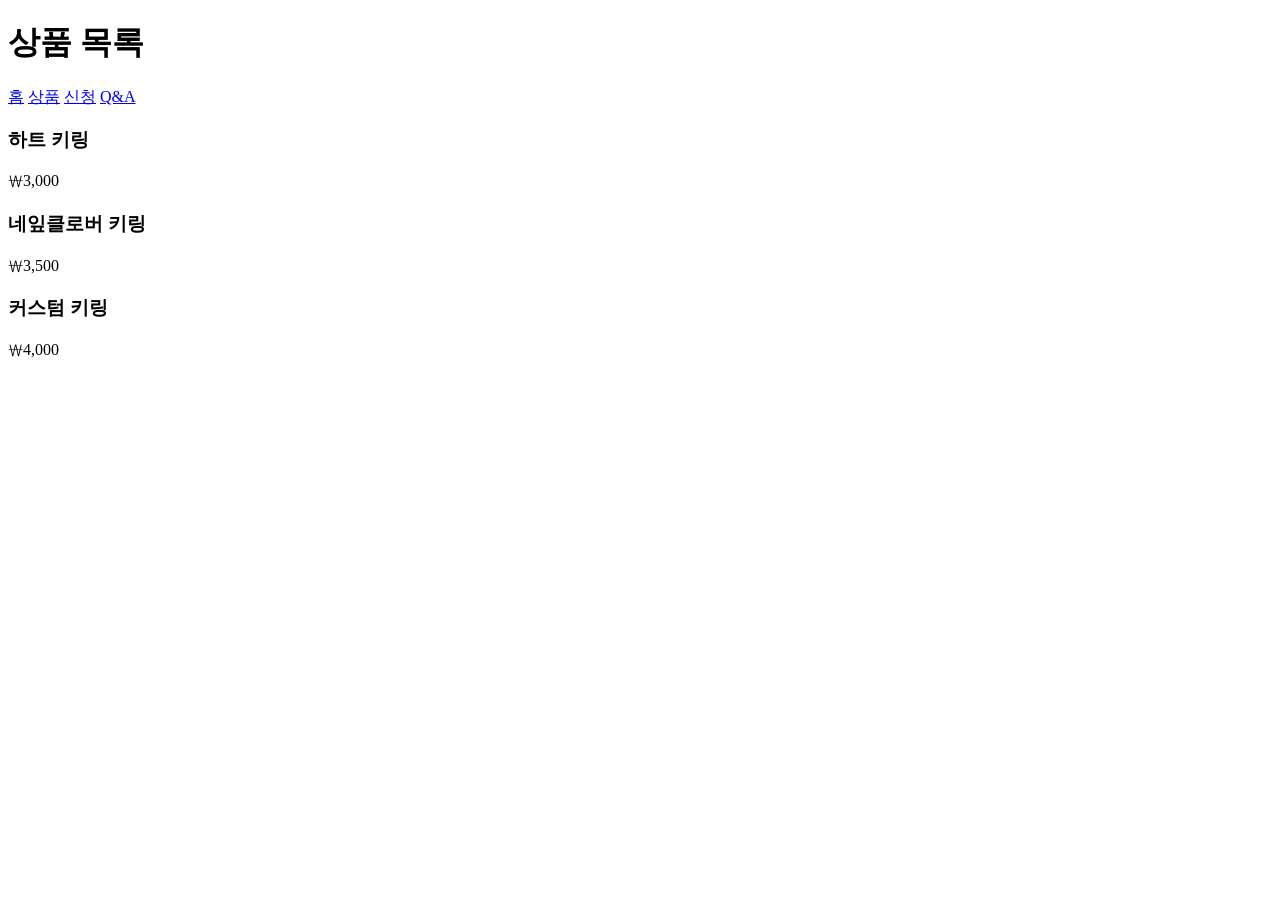
==== products.html @ 789324d6 "Create products.html" ====
<!DOCTYPE html>
<html lang="ko">
<head>
<meta charset="UTF-8">
<meta name="viewport" content="width=device-width, initial-scale=1">
<title>상품</title>
<link rel="stylesheet" href="style.css">
</head>
<body>

<header>
<h1>상품 목록</h1>
<nav>
<a href="index.html">홈</a>
<a href="products.html">상품</a>
<a href="order.html">신청</a>
<a href="faq.html">Q&A</a>
</nav>
</header>

<main>

<div class="card">
<h3> 하트 키링</h3>
<p>₩3,000</p>
</div>

<div class="card">
<h3> 네잎클로버 키링</h3>
<p>₩3,500</p>
</div>

<div class="card">
<h3> 커스텀 키링</h3>
<p>₩4,000</p>
</div>

</main>

</body>
</html>
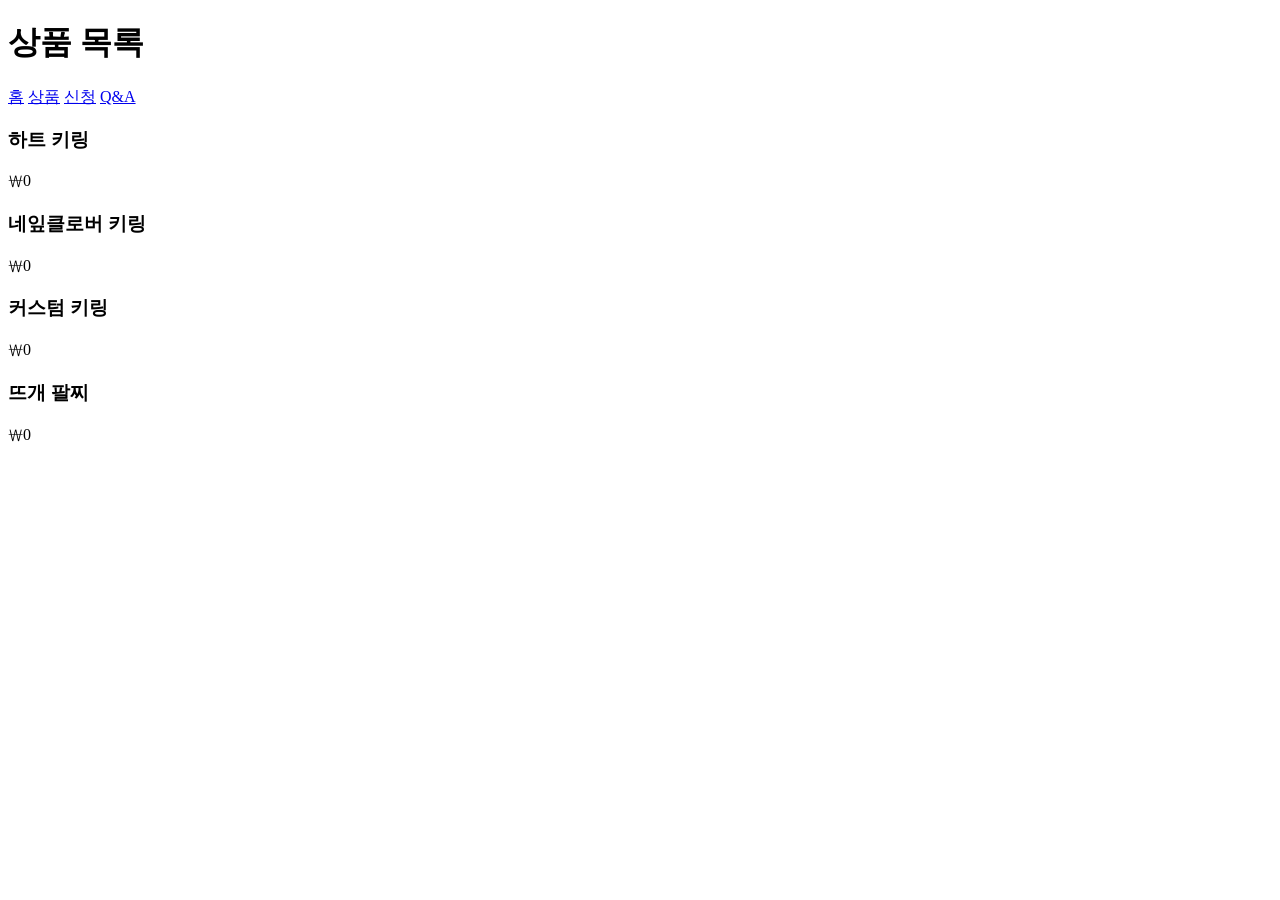
==== commit 1ed65e4b: "Update products.html" ====
--- a/products.html
+++ b/products.html
@@ -22,19 +22,24 @@
 
 <div class="card">
 <h3> 하트 키링</h3>
-<p>₩3,000</p>
+<p>₩0</p>
 </div>
 
 <div class="card">
 <h3> 네잎클로버 키링</h3>
-<p>₩3,500</p>
+<p>₩0</p>
 </div>
 
 <div class="card">
 <h3> 커스텀 키링</h3>
-<p>₩4,000</p>
+<p>₩0</p>
 </div>
 
+<div class="card">
+<h3> 뜨개 팔찌</h3>
+<p>₩0</p>
+</div>
+  
 </main>
 
 </body>
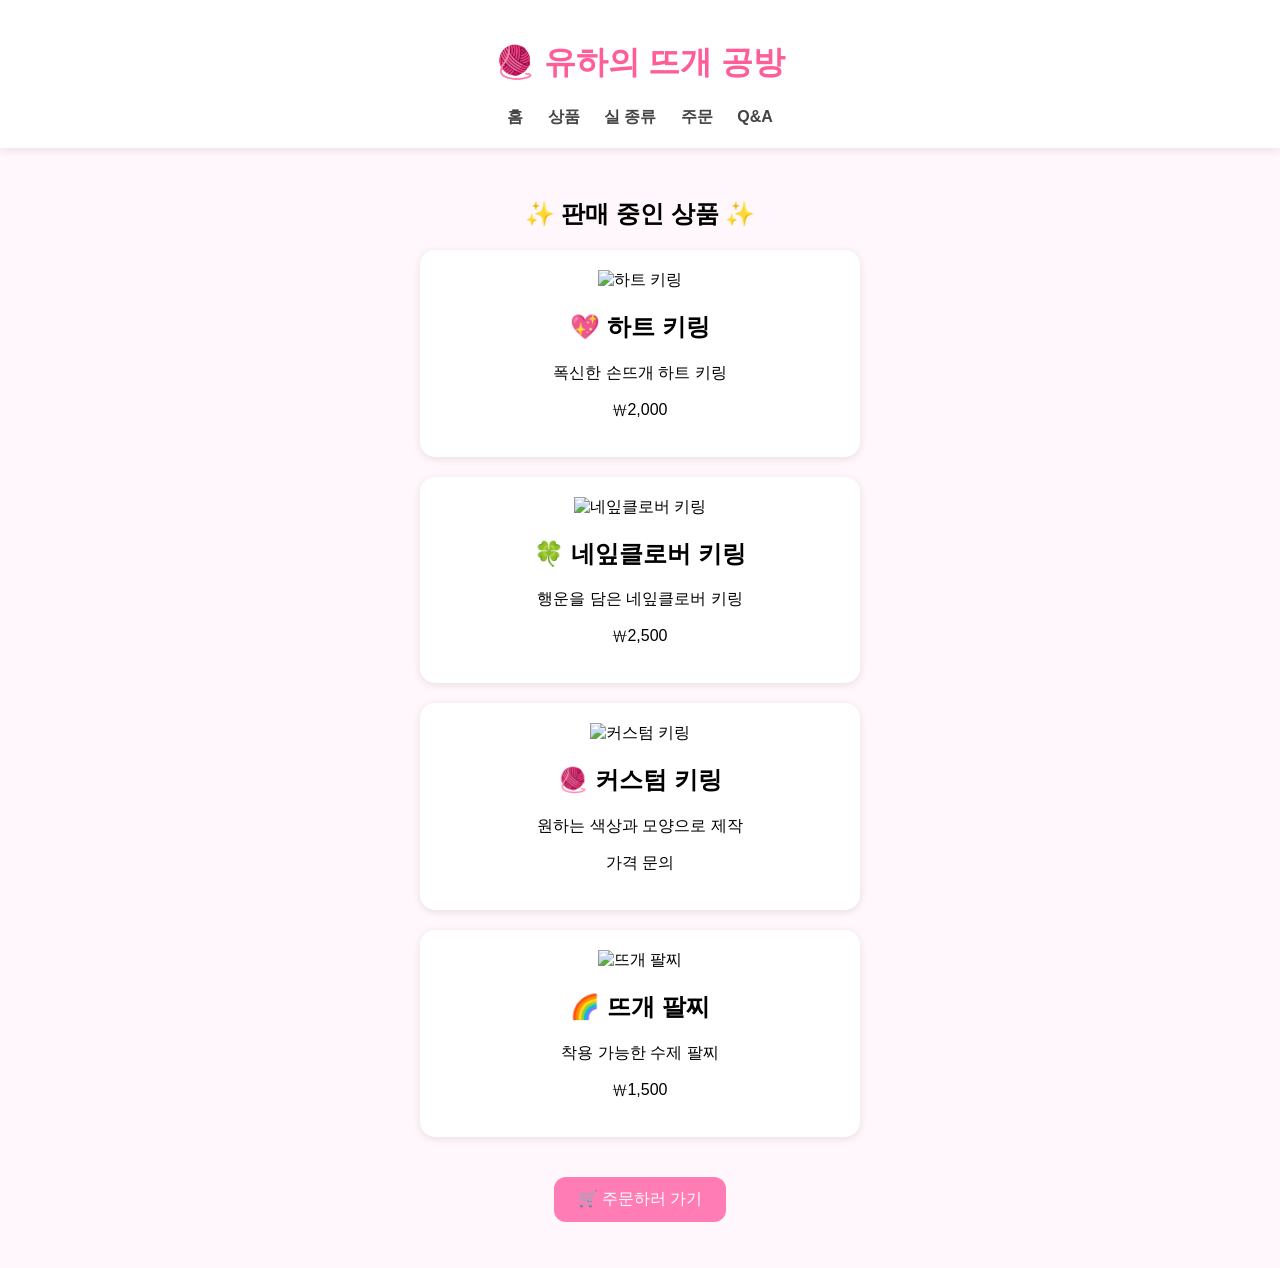
==== commit 97202682: "Update products.html" ====
--- a/products.html
+++ b/products.html
@@ -3,43 +3,59 @@
 <head>
 <meta charset="UTF-8">
 <meta name="viewport" content="width=device-width, initial-scale=1">
-<title>상품</title>
+<title>상품 목록</title>
 <link rel="stylesheet" href="style.css">
 </head>
 <body>
 
 <header>
-<h1>상품 목록</h1>
+<h1>🧶 유하의 뜨개 공방</h1>
+
 <nav>
 <a href="index.html">홈</a>
 <a href="products.html">상품</a>
-<a href="order.html">신청</a>
+<a href="yarns.html">실 종류</a>
+<a href="order.html">주문</a>
 <a href="faq.html">Q&A</a>
 </nav>
 </header>
 
 <main>
 
+<h2>✨ 판매 중인 상품 ✨</h2>
+
 <div class="card">
-<h3> 하트 키링</h3>
-<p>₩0</p>
+<img src="하트키링-1.PNG" class="product-img" alt="하트 키링">
+<h2>💖 하트 키링</h2>
+<p>폭신한 손뜨개 하트 키링</p>
+<p class="price">₩2,000</p>
 </div>
 
 <div class="card">
-<h3> 네잎클로버 키링</h3>
-<p>₩0</p>
+<img src="하트키링-2.PNG" class="product-img" alt="네잎클로버 키링">
+<h2>🍀 네잎클로버 키링</h2>
+<p>행운을 담은 네잎클로버 키링</p>
+<p class="price">₩2,500</p>
 </div>
 
 <div class="card">
-<h3> 커스텀 키링</h3>
-<p>₩0</p>
+<img src="하트키링-9.PNG" class="product-img" alt="커스텀 키링">
+<h2>🧶 커스텀 키링</h2>
+<p>원하는 색상과 모양으로 제작</p>
+<p class="price">가격 문의</p>
 </div>
 
 <div class="card">
-<h3> 뜨개 팔찌</h3>
-<p>₩0</p>
+<img src="하트키링-10.PNG" class="product-img" alt="뜨개 팔찌">
+<h2>🌈 뜨개 팔찌</h2>
+<p>착용 가능한 수제 팔찌</p>
+<p class="price">₩1,500</p>
 </div>
-  
+
+<p style="text-align:center;">
+<a class="button" href="order.html">🛒 주문하러 가기</a>
+</p>
+
 </main>
 
 </body>
--- a/style.css
+++ b/style.css
@@ -0,0 +1,55 @@
+body{
+    margin:0;
+    font-family:Arial,sans-serif;
+    background:#fff7fb;
+    text-align:center;
+}
+
+header{
+    background:white;
+    padding:20px;
+    box-shadow:0 2px 10px rgba(0,0,0,0.1);
+}
+
+h1{
+    color:#ff5c9a;
+}
+
+nav{
+    margin-top:10px;
+}
+
+nav a{
+    margin:10px;
+    text-decoration:none;
+    color:#444;
+    font-weight:bold;
+}
+
+main{
+    padding:30px;
+}
+
+.hero{
+    font-size:50px;
+    margin:30px;
+}
+
+.card{
+    background:white;
+    max-width:400px;
+    margin:20px auto;
+    padding:20px;
+    border-radius:15px;
+    box-shadow:0 2px 8px rgba(0,0,0,0.1);
+}
+
+.button{
+    display:inline-block;
+    background:#ff7db4;
+    color:white;
+    padding:12px 24px;
+    border-radius:12px;
+    text-decoration:none;
+    margin-top:20px;
+}
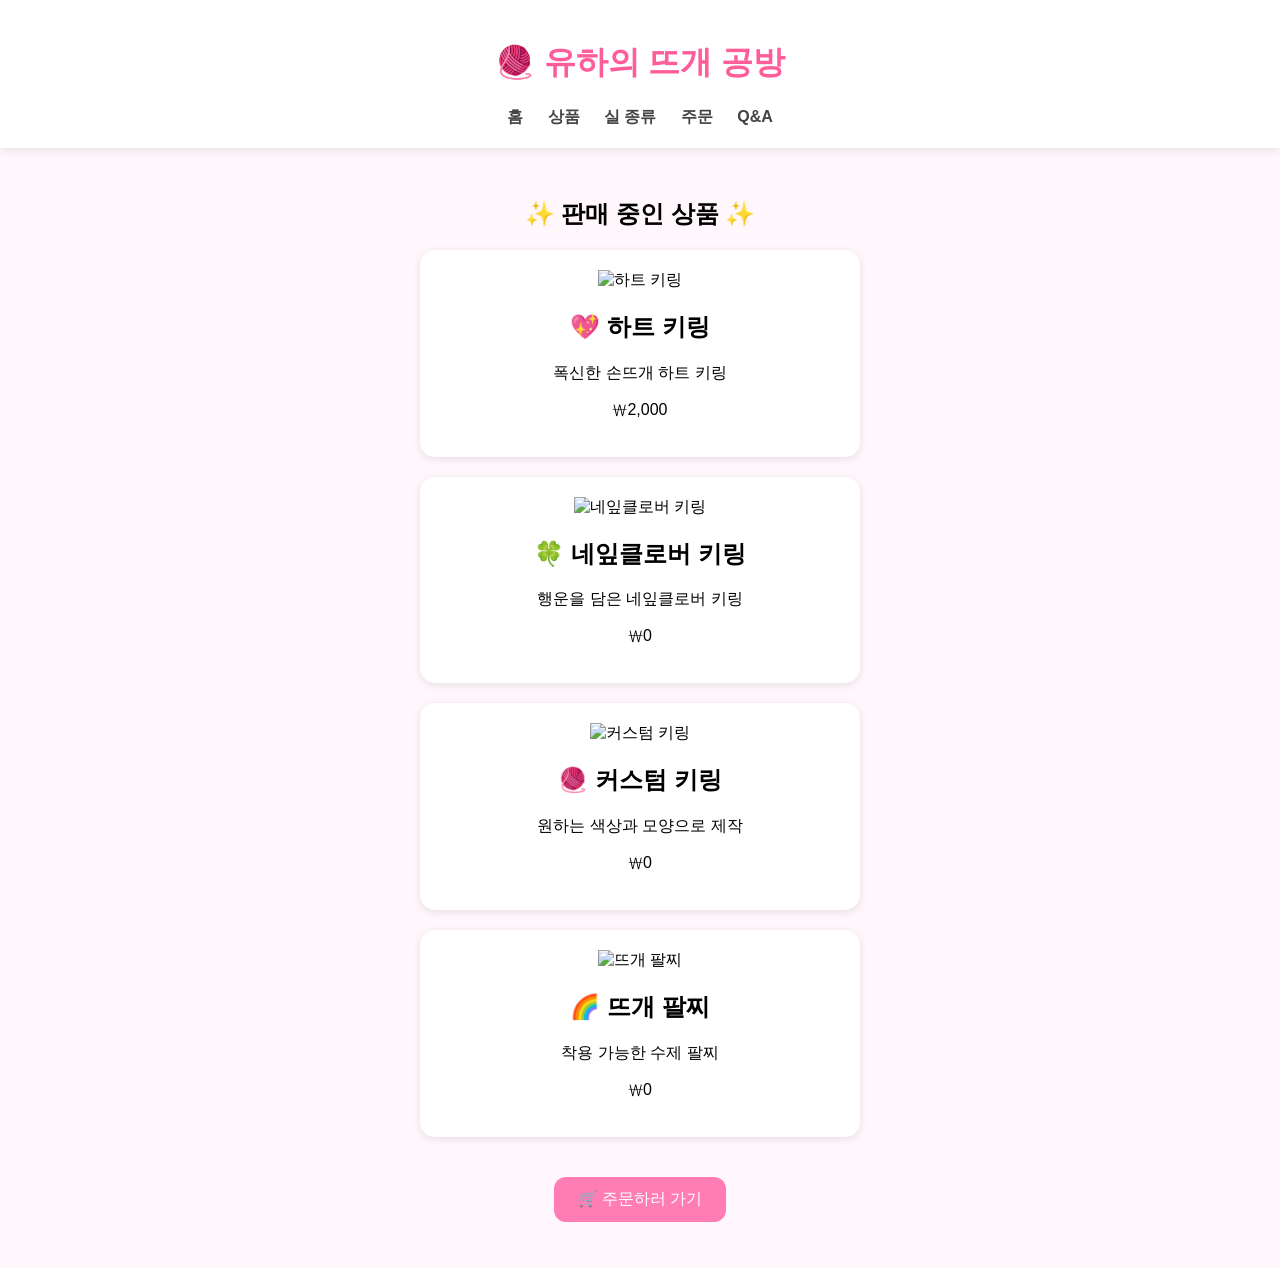
==== commit 9ba73970: "Update products.html" ====
--- a/products.html
+++ b/products.html
@@ -35,21 +35,21 @@
 <img src="하트키링-2.PNG" class="product-img" alt="네잎클로버 키링">
 <h2>🍀 네잎클로버 키링</h2>
 <p>행운을 담은 네잎클로버 키링</p>
-<p class="price">₩2,500</p>
+<p class="price">₩0</p>
 </div>
 
 <div class="card">
 <img src="하트키링-9.PNG" class="product-img" alt="커스텀 키링">
 <h2>🧶 커스텀 키링</h2>
 <p>원하는 색상과 모양으로 제작</p>
-<p class="price">가격 문의</p>
+<p class="price">₩0</p>
 </div>
 
 <div class="card">
 <img src="하트키링-10.PNG" class="product-img" alt="뜨개 팔찌">
 <h2>🌈 뜨개 팔찌</h2>
 <p>착용 가능한 수제 팔찌</p>
-<p class="price">₩1,500</p>
+<p class="price">₩0</p>
 </div>
 
 <p style="text-align:center;">
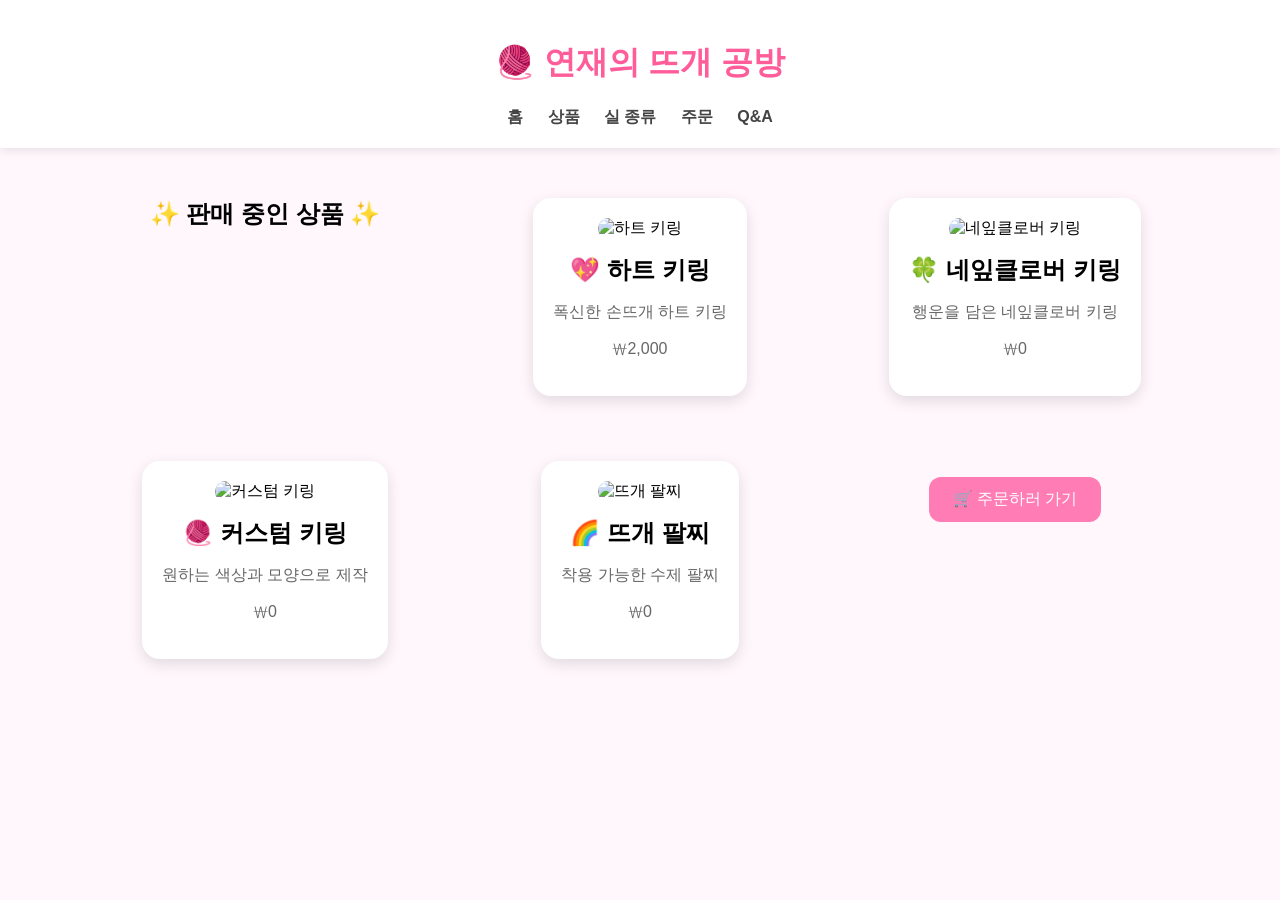
==== commit 5fb5dcf2: "Update products.html" ====
--- a/products.html
+++ b/products.html
@@ -9,7 +9,7 @@
 <body>
 
 <header>
-<h1>🧶 유하의 뜨개 공방</h1>
+<h1>🧶 연재의 뜨개 공방</h1>
 
 <nav>
 <a href="index.html">홈</a>
--- a/style.css
+++ b/style.css
@@ -53,3 +53,35 @@
     text-decoration:none;
     margin-top:20px;
 }
+
+main{
+    max-width:1100px;
+    margin:auto;
+    display:grid;
+    grid-template-columns:repeat(auto-fit,minmax(280px,1fr));
+    gap:25px;
+    padding:30px;
+}
+
+.card{
+    background:white;
+    border-radius:18px;
+    padding:20px;
+    box-shadow:0 5px 15px rgba(0,0,0,.12);
+    text-align:center;
+}
+
+.product-img{
+    width:100%;
+    height:280px;
+    object-fit:cover;
+    border-radius:15px;
+}
+
+.card h2{
+    margin:15px 0 10px;
+}
+
+.card p{
+    color:#666;
+}
